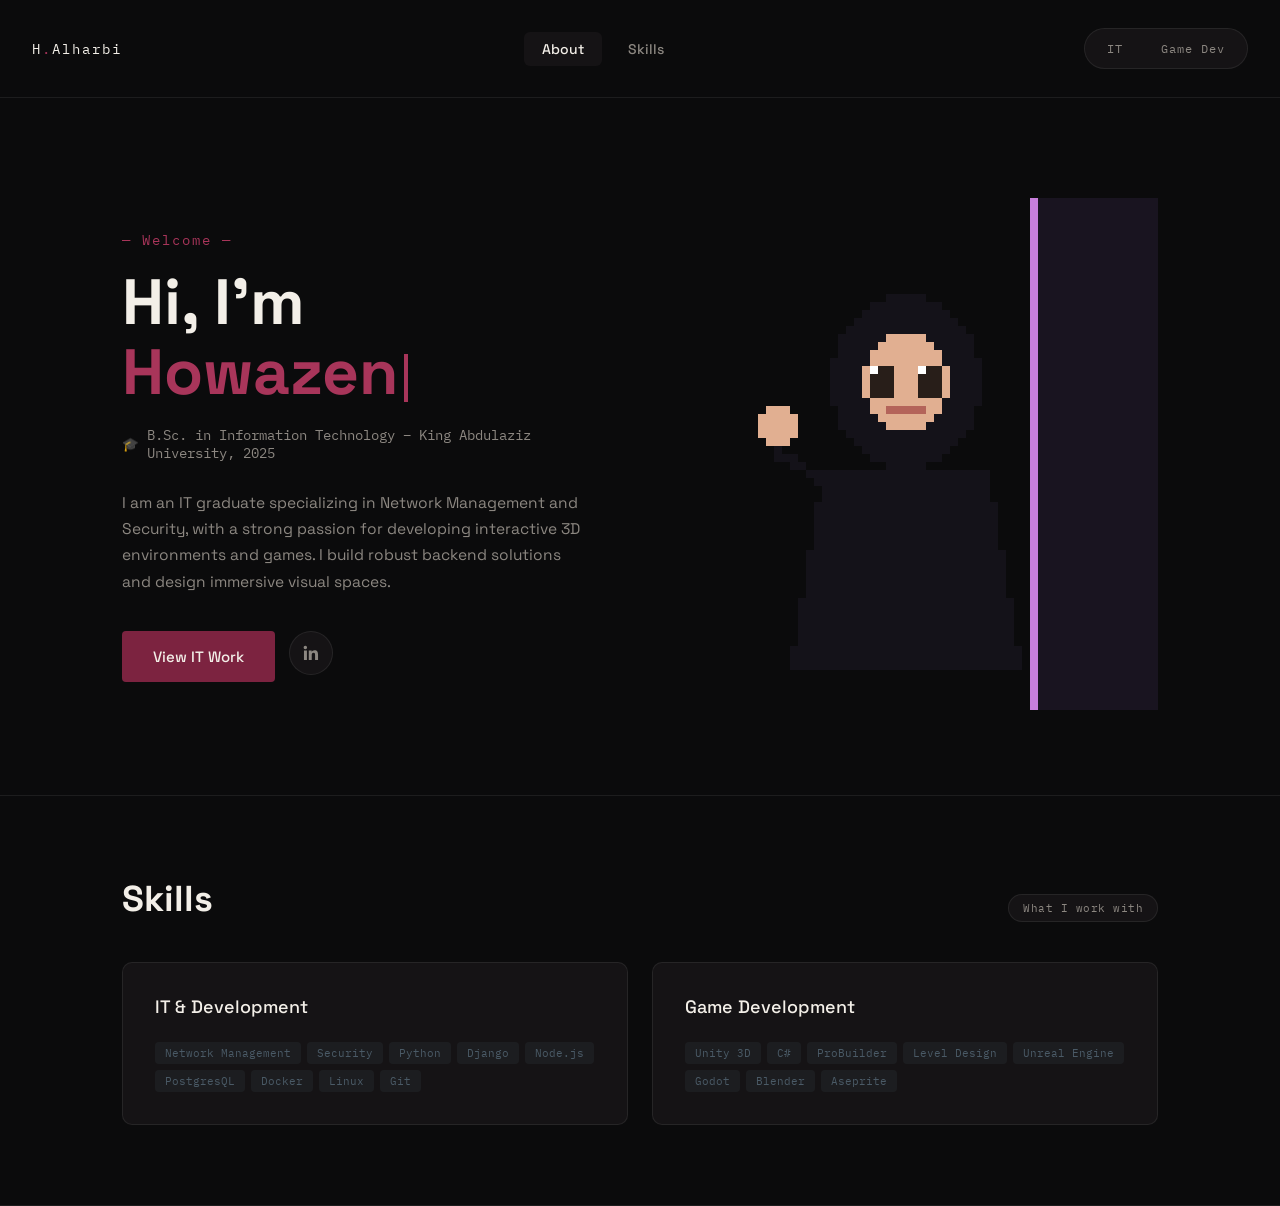
==== index.html @ 1a48b5bc "Initial portfolio launch" ====
<!DOCTYPE html>
<html lang="en" dir="ltr">
<head>
<meta charset="UTF-8">
<meta name="viewport" content="width=device-width, initial-scale=1.0">
<title>Hawazen Alharbi — Portfolio</title>
<link rel="preconnect" href="https://fonts.googleapis.com">
<link href="https://fonts.googleapis.com/css2?family=Space+Grotesk:wght@400;500;700&family=IBM+Plex+Mono:wght@400;500&family=IBM+Plex+Sans+Arabic:wght@400;500;700&display=swap" rel="stylesheet">
<link rel="stylesheet" href="style.css">
</head>
<body data-mode="about">

<nav>
  <div class="logo">H<span>.</span>Alharbi</div>
  
  <div class="nav-center">
    <!-- التنقل داخل نفس الصفحة عبر الـ Anchors -->
    <a href="#aboutSection" class="nav-link active">About</a>
    <a href="#skillsSection" class="nav-link">Skills</a>
  </div>

  <div class="mode-switch">
    <!-- الانتقال لصفحات المسارات المستقلة -->
    <a href="it.html" class="mode-btn">IT</a>
    <a href="games.html" class="mode-btn">Game Dev</a>
  </div>
</nav>

<!-- قسم الـ About الرئيسي -->
<section class="section-about" id="aboutSection">
  <div class="wrap">
    <div class="about-hero-grid">
      <div class="about-left">
        <div class="welcome-eyebrow">— Welcome —</div>
        <h1 class="about-title">Hi, I'm <span>Howazen<span class="cursor"></span></h1>
        <div class="about-edu">
          <span class="edu-icon">🎓</span> B.Sc. in Information Technology – King Abdulaziz University, 2025
        </div>
        <p class="about-desc">
          I am an IT graduate specializing in Network Management and Security, with a strong passion for developing interactive 3D environments and games. I build robust backend solutions and design immersive visual spaces.
        </p>
        <div class="about-cta">
          <a href="it.html" class="btn btn-primary" style="text-decoration: none; text-align: center;">View IT Work</a>
          <a href="https://www.linkedin.com/in/Howazen-alharbi" target="_blank" rel="noopener" class="social-icon" aria-label="LinkedIn">
            <svg width="20" height="20" viewBox="0 0 24 24" fill="currentColor">
              <path d="M20.45 20.45h-3.56v-5.57c0-1.33-.02-3.04-1.85-3.04-1.86 0-2.15 1.45-2.15 2.94v5.67H9.34V9h3.42v1.56h.05c.48-.9 1.64-1.85 3.37-1.85 3.6 0 4.27 2.37 4.27 5.46v6.28zM5.34 7.43a2.07 2.07 0 1 1 0-4.13 2.07 2.07 0 0 1 0 4.13zM7.12 20.45H3.56V9h3.56v11.45z"/>
            </svg>
          </a>
        </div>
      </div>
      <!-- بطاقة الأفتار المتحرك التفاعلية -->
<div class="tech-avatar-card">
  <!-- حاوية صورة الأفتار بكسل المتحرك -->
  <div class="avatar-wrapper">
    <img src="assets/Pic/Pixel Girl.gif" alt="Saudi Developer Avatar Waving" class="pixel-avatar-img">
    <div class="avatar-glow"></div>
  </div>
</div>
    </div>
  </div>
</section>

<!-- قسم المهارات -->
<section class="section-skills" id="skillsSection">
  <div class="wrap">
    <div class="skills-header">
      <h2 class="skills-title">Skills</h2>
      <span class="skills-tag">What I work with</span>
    </div>
    <div class="skills-grid">
      <div class="skill-card">
        <h3>IT & Development</h3>
        <div class="tags">
          <span class="tag">Network Management</span>
          <span class="tag">Security</span>
          <span class="tag">Python</span>
          <span class="tag">Django</span>
          <span class="tag">Node.js</span>
          <span class="tag">PostgresQL</span>
          <span class="tag">Docker</span>
          <span class="tag">Linux</span>
          <span class="tag">Git</span>
        </div>
      </div>
      <div class="skill-card">
        <h3>Game Development</h3>
        <div class="tags">
          <span class="tag">Unity 3D</span>
          <span class="tag">C#</span>
          <span class="tag">ProBuilder</span>
          <span class="tag">Level Design</span>
          <span class="tag">Unreal Engine</span>
          <span class="tag">Godot</span>
          <span class="tag">Blender</span>
          <span class="tag">Aseprite</span>
        </div>
      </div>
    </div>
  </div>
</section>


</body>
</html>
---- style.css ----
:root{
  --bg:#0B0B0C;
  --surface:#151315;
  --surface-2:#1D191B;
  --burgundy:#7C2340;
  --burgundy-light:#A8355A;
  --ivory:#F3EFE8;
  --muted:#8C8781;
  --line: rgba(243,239,232,0.08);
  --accent: #4A5A66;
  --accent-soft: rgba(74,90,102,0.14);
}
[data-mode="games"]{
  --accent: #5B2A6B;
  --accent-soft: rgba(91,42,107,0.16);
}
*{box-sizing:border-box; margin:0; padding:0;}
body{
  background:var(--bg);
  color:var(--ivory);
  font-family:'Space Grotesk','IBM Plex Sans Arabic',sans-serif;
  direction:ltr;
  overflow-x:hidden;
}
.wrap{max-width:1100px; margin:0 auto; padding:0 32px;}

/* ===== ايقونة لينكدان ===== */
.social-icon{
  width:44px; height:44px; border-radius:50%; display:flex; align-items:center; justify-content:center;
  background:var(--surface); border:1px solid var(--line); color:var(--muted);
  transition:all .25s ease;
}
.social-icon:hover{
  color:var(--ivory); border-color:var(--burgundy-light); background:var(--burgundy); transform:translateY(-2px);
}

/* ===== NAV (معدل بالكامل ليطابق الصورة) ===== */
nav{
  display:flex; justify-content:space-between; align-items:center;
  padding:28px 32px; border-bottom:1px solid var(--line);
}
.logo{
  font-family:'IBM Plex Mono',monospace; font-size:14px; letter-spacing:2px;
  color:var(--ivory);
}
.logo span{color:var(--burgundy-light);}

/* أزرار التنقل في المنتصف (عن اليمين لعلامة الترحيب) */
.nav-center {
  display: flex;
  gap: 8px;
}
.nav-link {
  font-family: 'Space Grotesk', sans-serif;
  font-size: 14px;
  font-weight: 500;
  color: var(--muted);
  background: transparent;
  border: none;
  padding: 8px 18px;
  border-radius: 6px;
  cursor: pointer;
  transition: all 0.3s ease;
  text-decoration: none;
}
.nav-link.active, .nav-link:hover {
  color: var(--ivory);
  background: var(--surface);
}

/* كبسولة الألعاب والتقني في اليمين */
.mode-switch{
  display:flex; gap:2px; background:var(--surface); border:1px solid var(--line); border-radius:999px; padding:4px;
}
.mode-btn{
  font-family:'IBM Plex Mono',monospace; font-size:12px; letter-spacing:1px;
  padding:8px 18px; border-radius:999px; border:none; background:transparent; color:var(--muted);
  cursor:pointer; transition:all .35s ease; text-decoration: none;
}
.mode-btn.active{ background:var(--burgundy); color:var(--ivory); }

/* ===== HERO ===== */
.hero{
  padding:110px 0 90px; position:relative; border-bottom:1px solid var(--line);
  overflow:hidden;
}
.hero-bg{
  position:absolute; inset:0; opacity:0; pointer-events:none;
  background-image:
    linear-gradient(var(--line) 1px, transparent 1px),
    linear-gradient(90deg, var(--line) 1px, transparent 1px);
  background-size:42px 42px;
  mask-image:radial-gradient(circle at 75% 30%, black, transparent 65%);
  transition:opacity .5s ease;
}
[data-mode="it"] .hero-bg{ opacity:.5; }

#gameCanvas{
  position:absolute; inset:0; opacity:0; pointer-events:none; transition:opacity .5s ease;
}
[data-mode="games"] #gameCanvas{ opacity:1; }
.eyebrow{
  font-family:'IBM Plex Mono',monospace; font-size:12px; letter-spacing:3px;
  color:var(--burgundy-light); margin-bottom:22px; display:flex; align-items:center; gap:10px;
}
.eyebrow::before{content:''; width:20px; height:1px; background:var(--burgundy-light);}
h1{
  font-family:'Space Grotesk',sans-serif; font-weight:700;
  font-size:64px; line-height:1.05; color:var(--ivory); max-width:760px; margin-bottom:24px;
}
h1 .cursor{
  display:inline-block; width:4px; height:48px; background:var(--burgundy-light);
  margin-inline-start:6px; vertical-align:-8px; animation:blink 1.1s steps(1) infinite;
}
@keyframes blink{50%{opacity:0}}
.role-line{
  font-family:'IBM Plex Mono',monospace; font-size:18px; color:var(--muted); margin-bottom:40px; min-height:26px;
}
.role-line b{color:var(--accent); font-weight:500;}
.hero-cta{display:flex; gap:14px;}
.btn{
  font-family:'Space Grotesk',sans-serif; font-weight:500; font-size:15px;
  padding:15px 30px; border-radius:4px; cursor:pointer; transition:all .25s ease; border:1px solid transparent;
}
.btn-primary{ background:var(--burgundy); color:var(--ivory); }
.btn-primary:hover{ background:var(--burgundy-light); transform:translateY(-2px); }
.btn-secondary{ background:transparent; color:var(--ivory); border-color:var(--line); }
.btn-secondary:hover{ border-color:var(--burgundy-light); color:var(--burgundy-light); }

/* ===== SECTION LABEL ===== */
.section{ padding:70px 0; border-bottom:1px solid var(--line); }
.section-head{
  display:flex; justify-content:space-between; align-items:flex-end; margin-bottom:40px;
}
.section-title{ font-family:'Space Grotesk',sans-serif; font-size:26px; font-weight:500; }
.section-tag{
  font-family:'IBM Plex Mono',monospace; font-size:12px; color:var(--accent);
  background:var(--accent-soft); padding:6px 14px; border-radius:999px;
}

/* ===== CARDS ===== */
.grid{ display:grid; grid-template-columns:repeat(3,1fr); gap:20px; }
.card{
  background:var(--surface); border:1px solid var(--line); border-radius:10px; overflow:hidden;
  transition:all .3s ease; cursor:pointer;
}
.card:hover{ border-color:var(--burgundy-light); transform:translateY(-4px); }
.card-media{
  height:140px; background:var(--surface-2);
  display:flex; align-items:center; justify-content:center;
  font-family:'IBM Plex Mono',monospace; font-size:11px; color:var(--muted); letter-spacing:1px;
  border-bottom:1px solid var(--line);
  background-image:linear-gradient(135deg, var(--accent-soft), transparent 70%);
  overflow:hidden;
}
.card-media img, .card-media video{
  width:100%; height:100%; object-fit:cover; display:block;
}
.card-body{ padding:20px; }
.card-body h3{ font-family:'Space Grotesk',sans-serif; font-size:17px; font-weight:500; margin-bottom:8px; }
.card-body p{ font-size:13.5px; color:var(--muted); line-height:1.7; margin-bottom:16px; }
.tags{ display:flex; flex-wrap:wrap; gap:6px; }
.tag{
  font-family:'IBM Plex Mono',monospace; font-size:11px; color:var(--accent);
  background:var(--accent-soft); padding:4px 10px; border-radius:4px;
}

/* ===== CV STRIP ===== */
.cv-strip{
  display:flex; justify-content:space-between; align-items:center;
  background:var(--surface); border:1px solid var(--line); border-radius:10px; padding:28px 32px;
}
.cv-strip h4{ font-family:'Space Grotesk',sans-serif; font-size:18px; font-weight:500; margin-bottom:6px; }
.cv-strip p{ font-size:13.5px; color:var(--muted); }

/* ===== SECTION ABOUT (تصميم الكابتشر 1 بالكامل) ===== */
.section-about {
  padding: 100px 0 80px;
  border-bottom: 1px solid var(--line);
}
.about-hero-grid {
  display: grid;
  grid-template-columns: 1.2fr 0.8fr;
  gap: 60px;
  align-items: center;
}
.welcome-eyebrow {
  font-family: 'IBM Plex Mono', monospace;
  font-size: 14px;
  letter-spacing: 2px;
  color: var(--burgundy-light);
  margin-bottom: 18px;
}
.about-title {
  font-family: 'Space Grotesk', sans-serif;
  font-size: 64px;
  font-weight: 700;
  margin-bottom: 18px;
  line-height: 1.1;
}
.about-title span {
  color: var(--burgundy-light);
}
.about-edu {
  font-family: 'IBM Plex Mono', monospace;
  font-size: 13.5px;
  color: var(--muted);
  margin-bottom: 28px;
  display: flex;
  align-items: center;
  gap: 8px;
}
.about-desc {
  font-size: 15.5px;
  color: var(--muted);
  line-height: 1.7;
  max-width: 540px;
  margin-bottom: 36px;
}
.about-cta {
  display: flex;
  gap: 14px;
}
/* كارد الحرفين YN الجمالي المليء بالتدرجات */
.yn-card {
  background: linear-gradient(135deg, #4d1527, #19050b);
  border-radius: 24px;
  aspect-ratio: 1;
  display: flex;
  align-items: center;
  justify-content: center;
  border: 1px solid rgba(243, 239, 232, 0.05);
  box-shadow: 0 20px 40px rgba(0, 0, 0, 0.4);
}
.yn-card span {
  font-family: 'Space Grotesk', sans-serif;
  font-size: 80px;
  font-weight: 700;
  color: rgba(243, 239, 232, 0.15);
  letter-spacing: -2px;
}

/* ===== SECTION SKILLS (تصميم الكابتشر 2 بالكامل) ===== */
.section-skills {
  padding: 80px 0;
  border-bottom: 1px solid var(--line);
}
.skills-header {
  display: flex;
  justify-content: space-between;
  align-items: flex-end;
  margin-bottom: 40px;
}
.skills-title {
  font-family: 'Space Grotesk', sans-serif;
  font-size: 36px;
  font-weight: 700;
}
.skills-tag {
  font-family: 'IBM Plex Mono', monospace;
  font-size: 11px;
  color: var(--muted);
  background: var(--surface);
  border: 1px solid var(--line);
  padding: 6px 14px;
  border-radius: 999px;
  letter-spacing: 0.5px;
}
.skills-grid {
  display: grid;
  grid-template-columns: 1fr 1fr;
  gap: 24px;
}
.skill-card {
  background: var(--surface);
  border: 1px solid var(--line);
  border-radius: 10px;
  padding: 32px;
}
.skill-card h3 {
  font-family: 'Space Grotesk', sans-serif;
  font-size: 18px;
  font-weight: 500;
  margin-bottom: 24px;
  color: var(--ivory);
}

/* تفعيل الظهور حسب وضع data-mode المتغير ديناميكياً */

[data-mode="it"] #heroTrackSection, [data-mode="it"] #projectsSection { display: block; }

[data-mode="games"] #heroTrackSection, [data-mode="games"] #projectsSection { display: block; }


/* ===== RESPONSIVENESS ===== */
@media (max-width:820px){
  h1{font-size:38px;}
  .grid{grid-template-columns:1fr;}
  .hero{padding:70px 0 60px;}
  nav{
    padding:20px;
    flex-wrap: wrap;
    gap: 15px;
  }
  .nav-center {
    order: 3;
    width: 100%;
    justify-content: center;
  }
  .wrap{padding:0 20px;}
  .cv-strip{flex-direction:column; align-items:flex-start; gap:16px;}
  
  /* استجابة الهواتف لقسمي About و Skills */
  .about-hero-grid {
    grid-template-columns: 1fr;
    gap: 40px;
  }
  .about-title {
    font-size: 44px;
  }
  .skills-grid {
    grid-template-columns: 1fr;
  }
}

/* ===== MODAL WINDOW STYLING ===== */
.modal {
  display: none; /* مخفي بشكل افتراضي */
  position: fixed;
  z-index: 1000; /* لعرض النافذة فوق جميع العناصر */
  inset: 0;
  background-color: rgba(11, 11, 12, 0.85); /* خلفية داكنة خفيفة الشفافية */
  backdrop-filter: blur(10px); /* تأثير بلور ناعم للخلفية */
  align-items: center;
  justify-content: center;
  padding: 20px;
  animation: fadeIn 0.3s ease;
}

.modal-content {
  background-color: var(--surface);
  border: 1px solid var(--line);
  width: 100%;
  max-width: 800px;
  border-radius: 16px;
  position: relative;
  overflow: hidden;
  box-shadow: 0 25px 50px rgba(0, 0, 0, 0.5);
  animation: slideUp 0.35s cubic-bezier(0.16, 1, 0.3, 1);
  max-height: 85vh; /* تجعل ارتفاع النافذة أقصاه 85% من ارتفاع الشاشة */
  overflow-y: auto;
}

/* زر إكس (X) للإغلاق في الزاوية العلوية اليمنى */
.close-btn {
  position: absolute;
  top: 20px;
  right: 24px;
  color: var(--muted);
  font-size: 32px;
  font-weight: 300;
  cursor: pointer;
  z-index: 10;
  transition: color 0.2s ease, transform 0.2s ease;
  line-height: 1;
}
.close-btn:hover {
  color: var(--burgundy-light);
  transform: scale(1.1);
}

.modal-body-content {
  display: flex;
  flex-direction: column;
}

.modal-media {
  width: 100%;
  height: 320px;
  background-color: var(--surface-2);
  display: flex;
  align-items: center;
  justify-content: center;
  border-bottom: 1px solid var(--line);
  overflow: hidden;
}
.modal-media img, .modal-media video {
  width: 100%;
  height: 100%;
  object-fit: cover;
}

.modal-text {
  padding: 32px;
}
.modal-text h2 {
  font-family: 'Space Grotesk', sans-serif;
  font-size: 28px;
  font-weight: 700;
  color: var(--ivory);
}
.modal-text p {
  font-size: 15px;
  color: var(--muted);
  line-height: 1.7;
}

/* حركة التلاشي والظهور */
@keyframes fadeIn {
  from { opacity: 0; }
  to { opacity: 1; }
}
@keyframes slideUp {
  from { transform: translateY(30px); opacity: 0; }
  to { transform: translateY(0); opacity: 1; }
}

/* استجابة الشاشات الصغيرة للمودال */
@media (max-width: 768px) {
  .modal-media {
    height: 200px;
  }
  .modal-text {
    padding: 24px;
  }
  .modal-text h2 {
    font-size: 22px;
  }
}


/* ===== تنسيق معرض الصور والفيديوهات داخل الـ Modal ===== */
.modal-media {
  position: relative; /* لجعل الأسهم تتموضع بالنسبة للميديا */
  width: 100%;
  height: 380px;
  background-color: var(--surface-2);
  display: flex;
  align-items: center;
  justify-content: center;
  border-bottom: 1px solid var(--line);
  overflow: hidden;
}

.modal-slides-container {
  width: 100%;
  height: 100%;
  display: flex;
  align-items: center;
  justify-content: center;
}

.modal-slide {
  display: none; /* يتم إخفاء الشرائح برمجياً وعرض النشطة فقط */
  width: 100%;
  height: 100%;
}
.modal-slide.active {
  display: block;
}
.modal-slide img, .modal-slide video {
  width: 100%;
  height: 100%;
  object-fit: cover;
}

/* أسهم التنقل يمين ويسار */
.nav-arrow {
  position: absolute;
  top: 50%;
  transform: translateY(-50%);
  background: rgba(21, 19, 21, 0.75);
  border: 1px solid var(--line);
  color: var(--ivory);
  width: 40px;
  height: 40px;
  border-radius: 50%;
  display: flex;
  align-items: center;
  justify-content: center;
  cursor: pointer;
  font-size: 18px;
  transition: all 0.25s ease;
  user-select: none;
  z-index: 5;
}
.nav-arrow:hover {
  background: var(--burgundy);
  border-color: var(--burgundy-light);
  color: #fff;
}
.arrow-left {
  left: 16px;
}
.arrow-right {
  right: 16px;
}

/* نقاط التحديد بالأسفل (Dots) */
.modal-dots {
  position: absolute;
  bottom: 16px;
  display: flex;
  gap: 8px;
  z-index: 5;
}
.modal-dot {
  width: 8px;
  height: 8px;
  border-radius: 50%;
  background: rgba(243, 239, 232, 0.3);
  cursor: pointer;
  transition: all 0.2s ease;
}
.modal-dot.active {
  background: var(--burgundy-light);
  transform: scale(1.2);
}

/* ===== LIGHTBOX (شاشة تكبير الصورة الكاملة) ===== */
.lightbox {
  display: none; /* مخفية افتراضياً */
  position: fixed;
  z-index: 2000; /* قيمة أعلى من المودال العادي لكي تظهر فوقه */
  inset: 0;
  background-color: rgba(5, 5, 6, 0.95); /* خلفية سوداء شبه كاملة للتركيز على الصورة */
  align-items: center;
  justify-content: center;
  animation: fadeIn 0.25s ease;
  cursor: zoom-out; /* مؤشر الماوس يوضح أنه عند الضغط سيتم تصغير الصورة */
}

.lightbox-img {
  max-width: 90%;
  max-height: 90%;
  object-fit: contain; /* لعرض الصورة كاملة 100% دون أي قص */
  border-radius: 8px;
  box-shadow: 0 10px 30px rgba(0,0,0,0.8);
  animation: scaleUp 0.25s cubic-bezier(0.16, 1, 0.3, 1);
}

/* زر الإغلاق الخاص بالصورة المكبرة */
.lightbox-close {
  position: absolute;
  top: 24px;
  right: 24px;
  color: var(--ivory);
  font-size: 38px;
  font-weight: 300;
  cursor: pointer;
  transition: transform 0.2s;
}
.lightbox-close:hover {
  transform: scale(1.1);
  color: var(--burgundy-light);
}

@keyframes scaleUp {
  from { transform: scale(0.9); opacity: 0; }
  to { transform: scale(1); opacity: 1; }
}

/* تخصيص شريط التمرير داخل الـ Modal */
.modal-content::-webkit-scrollbar {
  width: 6px;
}

.modal-content::-webkit-scrollbar-track {
  background: rgba(0, 0, 0, 0.1);
  border-radius: 10px;
}

.modal-content::-webkit-scrollbar-thumb {
  background: var(--accent, #8a2be2); /* أو لون الهوية الخاص بموقعك */
  border-radius: 10px;
}
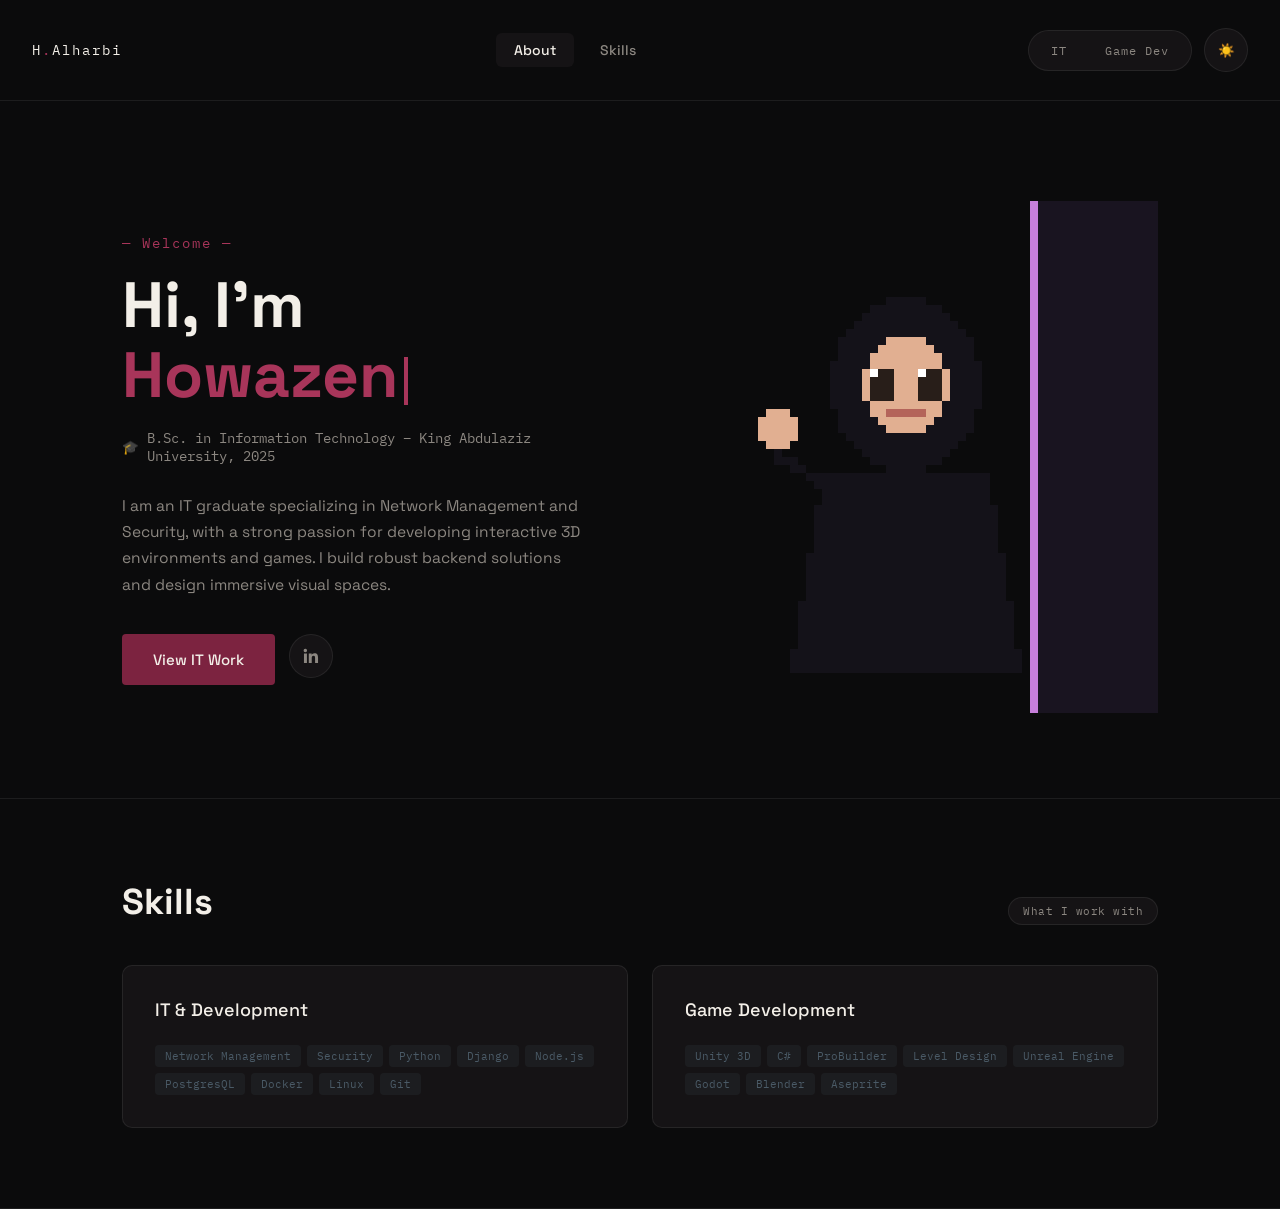
==== commit 60b95140: "Updates" ====
--- a/index.html
+++ b/index.html
@@ -19,10 +19,16 @@
     <a href="#skillsSection" class="nav-link">Skills</a>
   </div>
 
-  <div class="mode-switch">
-    <!-- الانتقال لصفحات المسارات المستقلة -->
-    <a href="it.html" class="mode-btn">IT</a>
-    <a href="games.html" class="mode-btn">Game Dev</a>
+  <div style="display: flex; align-items: center; gap: 12px;">
+    <div class="mode-switch">
+      <!-- الانتقال لصفحات المسارات المستقلة -->
+      <a href="it.html" class="mode-btn">IT</a>
+      <a href="games.html" class="mode-btn">Game Dev</a>
+    </div>
+
+    <button id="theme-toggle" class="social-icon" title="تبديل الوضع (ليلي / نهاري)">
+      ☀️
+    </button>
   </div>
 </nav>
 
@@ -99,6 +105,7 @@
   </div>
 </section>
 
+<script src="home.js"></script>
 
 </body>
 </html>
--- a/style.css
+++ b/style.css
@@ -573,4 +573,18 @@
 .modal-content::-webkit-scrollbar-thumb {
   background: var(--accent, #8a2be2); /* أو لون الهوية الخاص بموقعك */
   border-radius: 10px;
+}
+
+/* ألوان الوضع النهاري */
+[data-theme="light"] {
+    --bg: #F4F1EA;
+    --surface: #E8E2D5;
+    --surface-2: #DCD4C4;
+    --burgundy: #8E2849;
+    --burgundy-light: #B84267;
+    --ivory: #1A1817;
+    --muted: #6B655E;
+    --line: rgba(26,24,23,0.1);
+    --accent: #5D6D7E;
+    --accent-soft: rgba(93,109,126,0.12);
 }
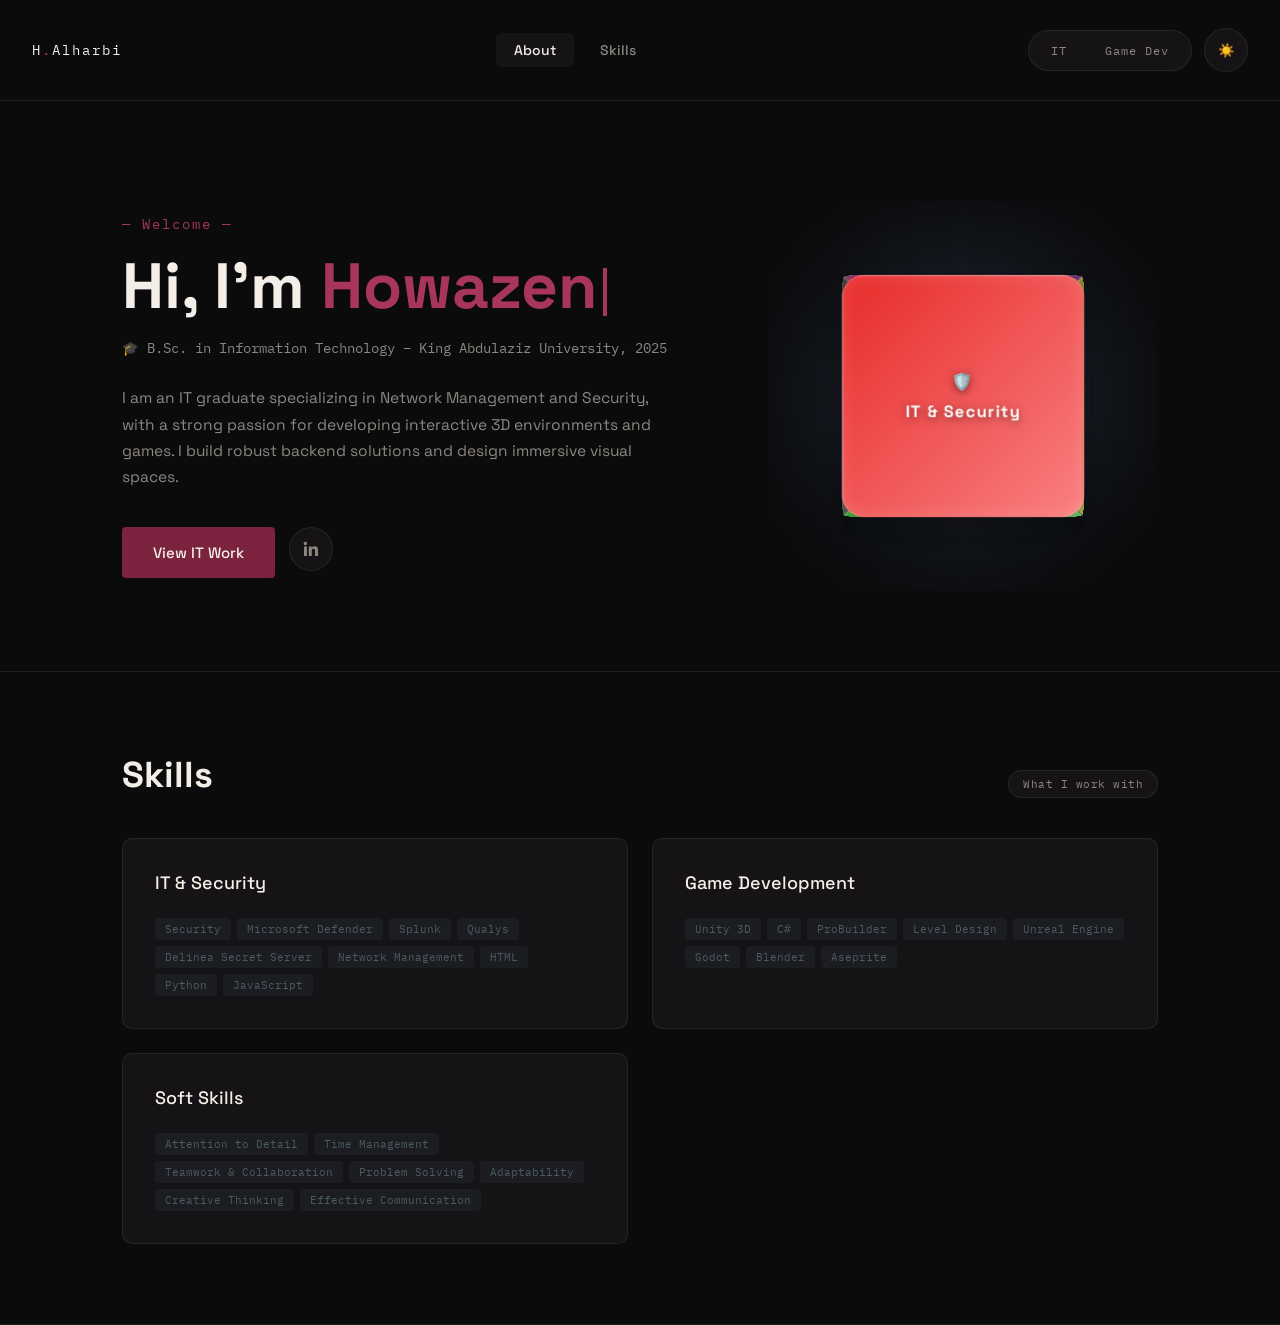
==== commit cefde22d: "Add updates - Add soft skills - Rename (Development) to (Security) -Add Technical tools or skills - " ====
--- a/index.html
+++ b/index.html
@@ -54,13 +54,28 @@
           </a>
         </div>
       </div>
-      <!-- بطاقة الأفتار المتحرك التفاعلية -->
-<div class="tech-avatar-card">
-  <!-- حاوية صورة الأفتار بكسل المتحرك -->
-  <div class="avatar-wrapper">
-    <img src="assets/Pic/Pixel Girl.gif" alt="Saudi Developer Avatar Waving" class="pixel-avatar-img">
-    <div class="avatar-glow"></div>
-  </div>
+
+      <div class="hero-3d-container" id="interactiveBox">
+    <!-- توهج وشبكة خلف المكعب -->
+    <div class="cube-glow-bg"></div>
+    <div class="cube-grid-bg"></div>
+
+    <div class="cube-wrapper">
+        <div class="cyber-cube">
+            <div class="cube-face front">
+                <span>🛡️</span>
+                <span>IT & Security</span>
+            </div>
+            <div class="cube-face back">
+                <span>🎮</span>
+                <span>Game Dev</span>
+            </div>
+            <div class="cube-face right">🔒</div>
+            <div class="cube-face left">⚙️</div>
+            <div class="cube-face top">H. Alharbi</div>
+            <div class="cube-face bottom">ipconfig</div>
+        </div>
+    </div>
 </div>
     </div>
   </div>
@@ -75,17 +90,17 @@
     </div>
     <div class="skills-grid">
       <div class="skill-card">
-        <h3>IT & Development</h3>
+        <h3>IT & Security</h3>
         <div class="tags">
+          <span class="tag">Security</span>
+          <span class="tag">Microsoft Defender</span>
+          <span class="tag">Splunk</span>
+          <span class="tag">Qualys</span>
+          <span class="tag">Delinea Secret Server</span>
           <span class="tag">Network Management</span>
-          <span class="tag">Security</span>
+          <span class="tag">HTML</span>
           <span class="tag">Python</span>
-          <span class="tag">Django</span>
-          <span class="tag">Node.js</span>
-          <span class="tag">PostgresQL</span>
-          <span class="tag">Docker</span>
-          <span class="tag">Linux</span>
-          <span class="tag">Git</span>
+          <span class="tag">JavaScript</span>
         </div>
       </div>
       <div class="skill-card">
@@ -101,6 +116,18 @@
           <span class="tag">Aseprite</span>
         </div>
       </div>
+    <div class="skill-card">
+      <h3>Soft Skills</h3>
+      <div class="tags">
+        <span class="tag">Attention to Detail</span>
+        <span class="tag">Time Management</span>
+        <span class="tag">Teamwork & Collaboration</span>
+        <span class="tag">Problem Solving</span>
+        <span class="tag">Adaptability</span>
+        <span class="tag">Creative Thinking</span>
+        <span class="tag">Effective Communication</span>
+      </div>
+    </div>
     </div>
   </div>
 </section>
--- a/style.css
+++ b/style.css
@@ -587,4 +587,129 @@
     --line: rgba(26,24,23,0.1);
     --accent: #5D6D7E;
     --accent-soft: rgba(93,109,126,0.12);
+}
+
+/* ===== حاوية المكعب والخلفية ===== */
+.hero-3d-container {
+    position: relative;
+    width: 100%;
+    aspect-ratio: 1;
+    display: flex;
+    align-items: center;
+    justify-content: center;
+    perspective: 1200px;
+    cursor: grab;
+    padding: 20px;
+    overflow: hidden;
+}
+.hero-3d-container:active {
+    cursor: grabbing;
+}
+
+/* وهج نيون ناعم خلف المكعب يتناغم مع ألوانك الجديدة */
+.cube-glow-bg {
+    position: absolute;
+    width: 340px;
+    height: 340px;
+    background: radial-gradient(circle, rgba(168, 53, 90, 0.45) 0%, rgba(52, 100, 136, 0.3) 45%, transparent 70%);
+    filter: blur(55px);
+    border-radius: 50%;
+    z-index: 0;
+    animation: pulseGlow 6s ease-in-out infinite alternate;
+    pointer-events: none;
+}
+
+/* شبكة خطوط سيبرانية ناعمة */
+.cube-grid-bg {
+    position: absolute;
+    inset: 0;
+    background-image: 
+        linear-gradient(var(--line) 1px, transparent 1px),
+        linear-gradient(90deg, var(--line) 1px, transparent 1px);
+    background-size: 32px 32px;
+    opacity: 0.25;
+    mask-image: radial-gradient(circle at center, black 30%, transparent 80%);
+    pointer-events: none;
+    z-index: 0;
+}
+
+.cube-wrapper {
+    width: 220px;
+    height: 220px;
+    position: relative;
+    transform-style: preserve-3d;
+    animation: rotateCube 18s infinite linear;
+    z-index: 1; /* إبقاء المكعب فوق الوهج والشبكة */
+}
+
+.cyber-cube {
+    width: 100%;
+    height: 100%;
+    position: absolute;
+    transform-style: preserve-3d;
+    transition: transform 0.15s ease-out;
+}
+
+.cube-face {
+    position: absolute;
+    width: 220px;
+    height: 220px;
+    border-radius: 20px;
+    display: flex;
+    flex-direction: column;
+    align-items: center;
+    justify-content: center;
+    font-family: 'Space Grotesk', 'IBM Plex Mono', monospace;
+    font-size: 15px;
+    font-weight: 700;
+    color: #ffffff;
+    border: 1.5px solid rgba(255, 255, 255, 0.25);
+    box-shadow: 0 15px 35px rgba(0, 0, 0, 0.3), inset 0 0 15px rgba(255, 255, 255, 0.15);
+    backdrop-filter: blur(8px);
+    user-select: none;
+    letter-spacing: 1px;
+    text-shadow: 0 2px 8px rgba(0,0,0,0.5);
+    gap: 8px;
+}
+
+/* ===== توزيع الألوان الجديدة الخاصة بكِ ===== */
+.cube-face.front { 
+    transform: rotateY(0deg) translateZ(110px); 
+    background: linear-gradient(135deg, #e82c2c, #fa8080); 
+}
+.cube-face.back { 
+    transform: rotateY(180deg) translateZ(110px); 
+    background: linear-gradient(135deg, #8bb6f1, #346488); 
+}
+.cube-face.right { 
+    transform: rotateY(90deg) translateZ(110px); 
+    background: linear-gradient(135deg, #857b21, #d6dd71); 
+    font-size: 38px; 
+}
+.cube-face.left { 
+    transform: rotateY(-90deg) translateZ(110px); 
+    background: linear-gradient(135deg, #1D191B, #5b5a5b); 
+    font-size: 38px; 
+}
+.cube-face.top { 
+    transform: rotateX(90deg) translateZ(110px); 
+    background: linear-gradient(135deg, #A8355A, #5B2A6B); 
+}
+.cube-face.bottom { 
+    transform: rotateX(-90deg) translateZ(110px); 
+    background: linear-gradient(135deg, #31bc31, #a1dc8e); 
+    font-size: 24px;
+}
+
+/* حركة تنفس للوهج خلف المكعب */
+@keyframes pulseGlow {
+    0% { transform: scale(0.85); opacity: 0.35; }
+    100% { transform: scale(1.15); opacity: 0.6; }
+}
+
+/* حركة الدوران التلقائي المتوازن */
+@keyframes rotateCube {
+    0%   { transform: rotateX(15deg) rotateY(0deg); }
+    50%  { transform: rotateX(-15deg) rotateY(180deg); }
+    100% { transform: rotateX(15deg) rotateY(360deg); }
 }
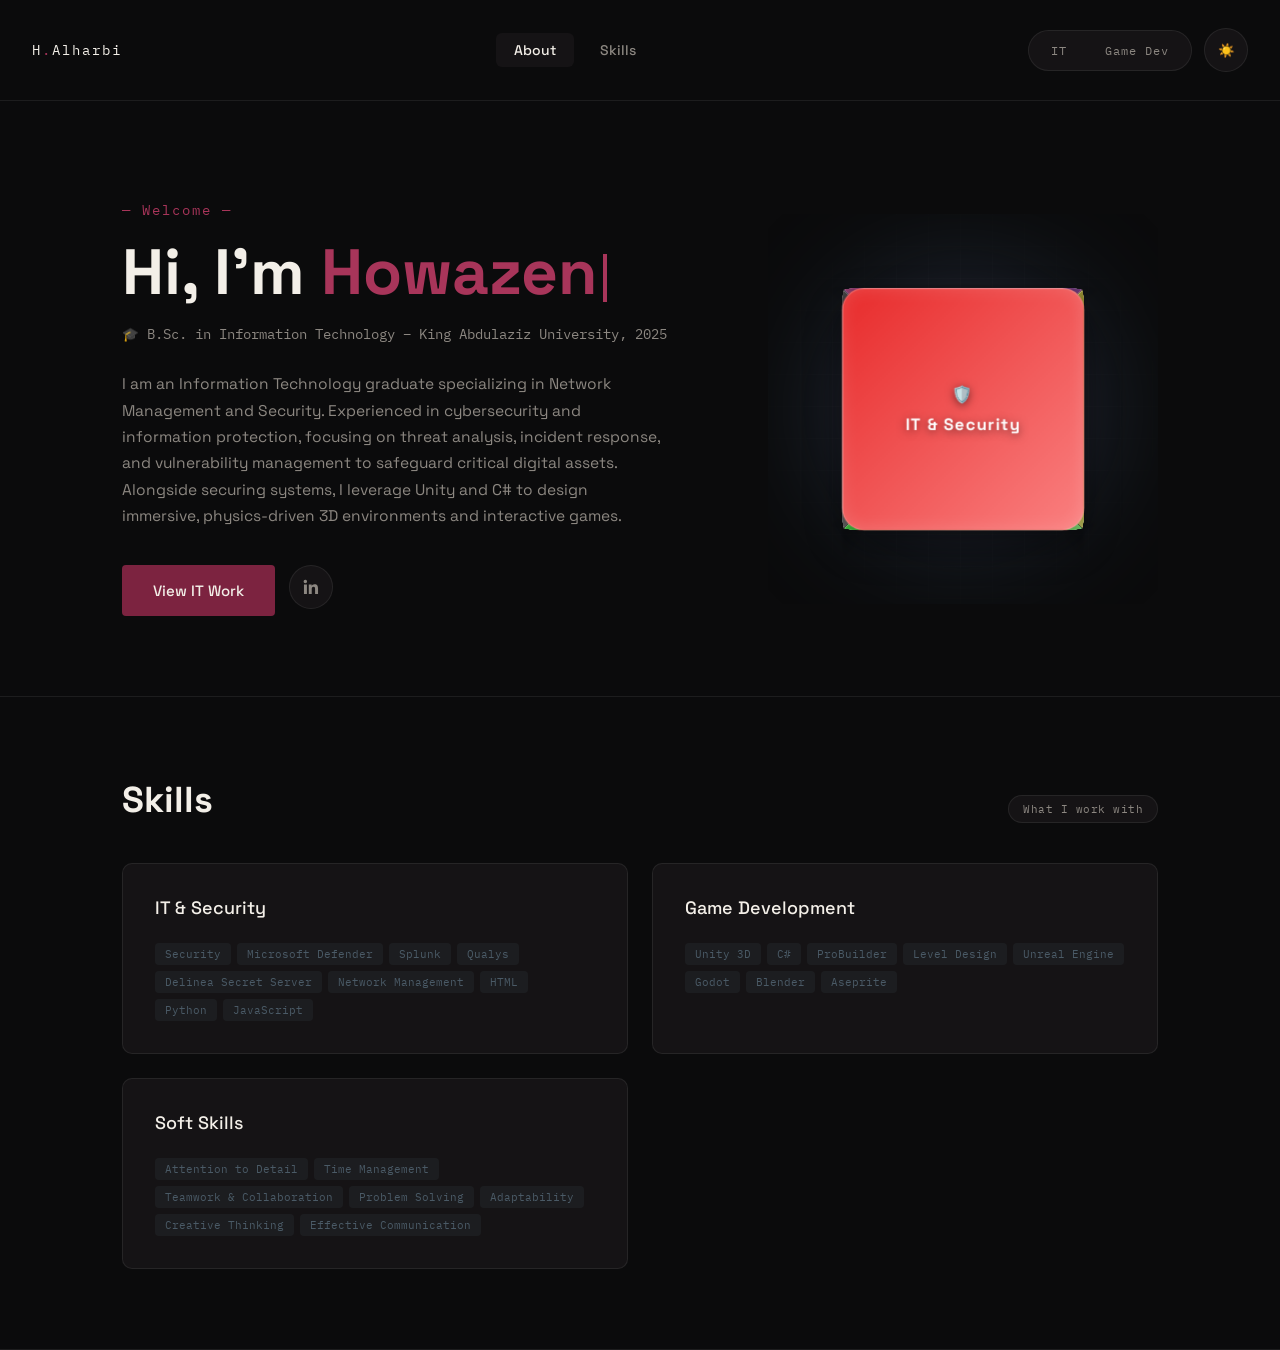
==== commit c01fcf51: "Add CV - ADD CV - Changing some designations ( names)" ====
--- a/index.html
+++ b/index.html
@@ -43,8 +43,7 @@
           <span class="edu-icon">🎓</span> B.Sc. in Information Technology – King Abdulaziz University, 2025
         </div>
         <p class="about-desc">
-          I am an IT graduate specializing in Network Management and Security, with a strong passion for developing interactive 3D environments and games. I build robust backend solutions and design immersive visual spaces.
-        </p>
+          I am an Information Technology graduate specializing in Network Management and Security. Experienced in cybersecurity and information protection, focusing on threat analysis, incident response, and vulnerability management to safeguard critical digital assets. Alongside securing systems, I leverage Unity and C# to design immersive, physics-driven 3D environments and interactive games.        </p>
         <div class="about-cta">
           <a href="it.html" class="btn btn-primary" style="text-decoration: none; text-align: center;">View IT Work</a>
           <a href="https://www.linkedin.com/in/Howazen-alharbi" target="_blank" rel="noopener" class="social-icon" aria-label="LinkedIn">
